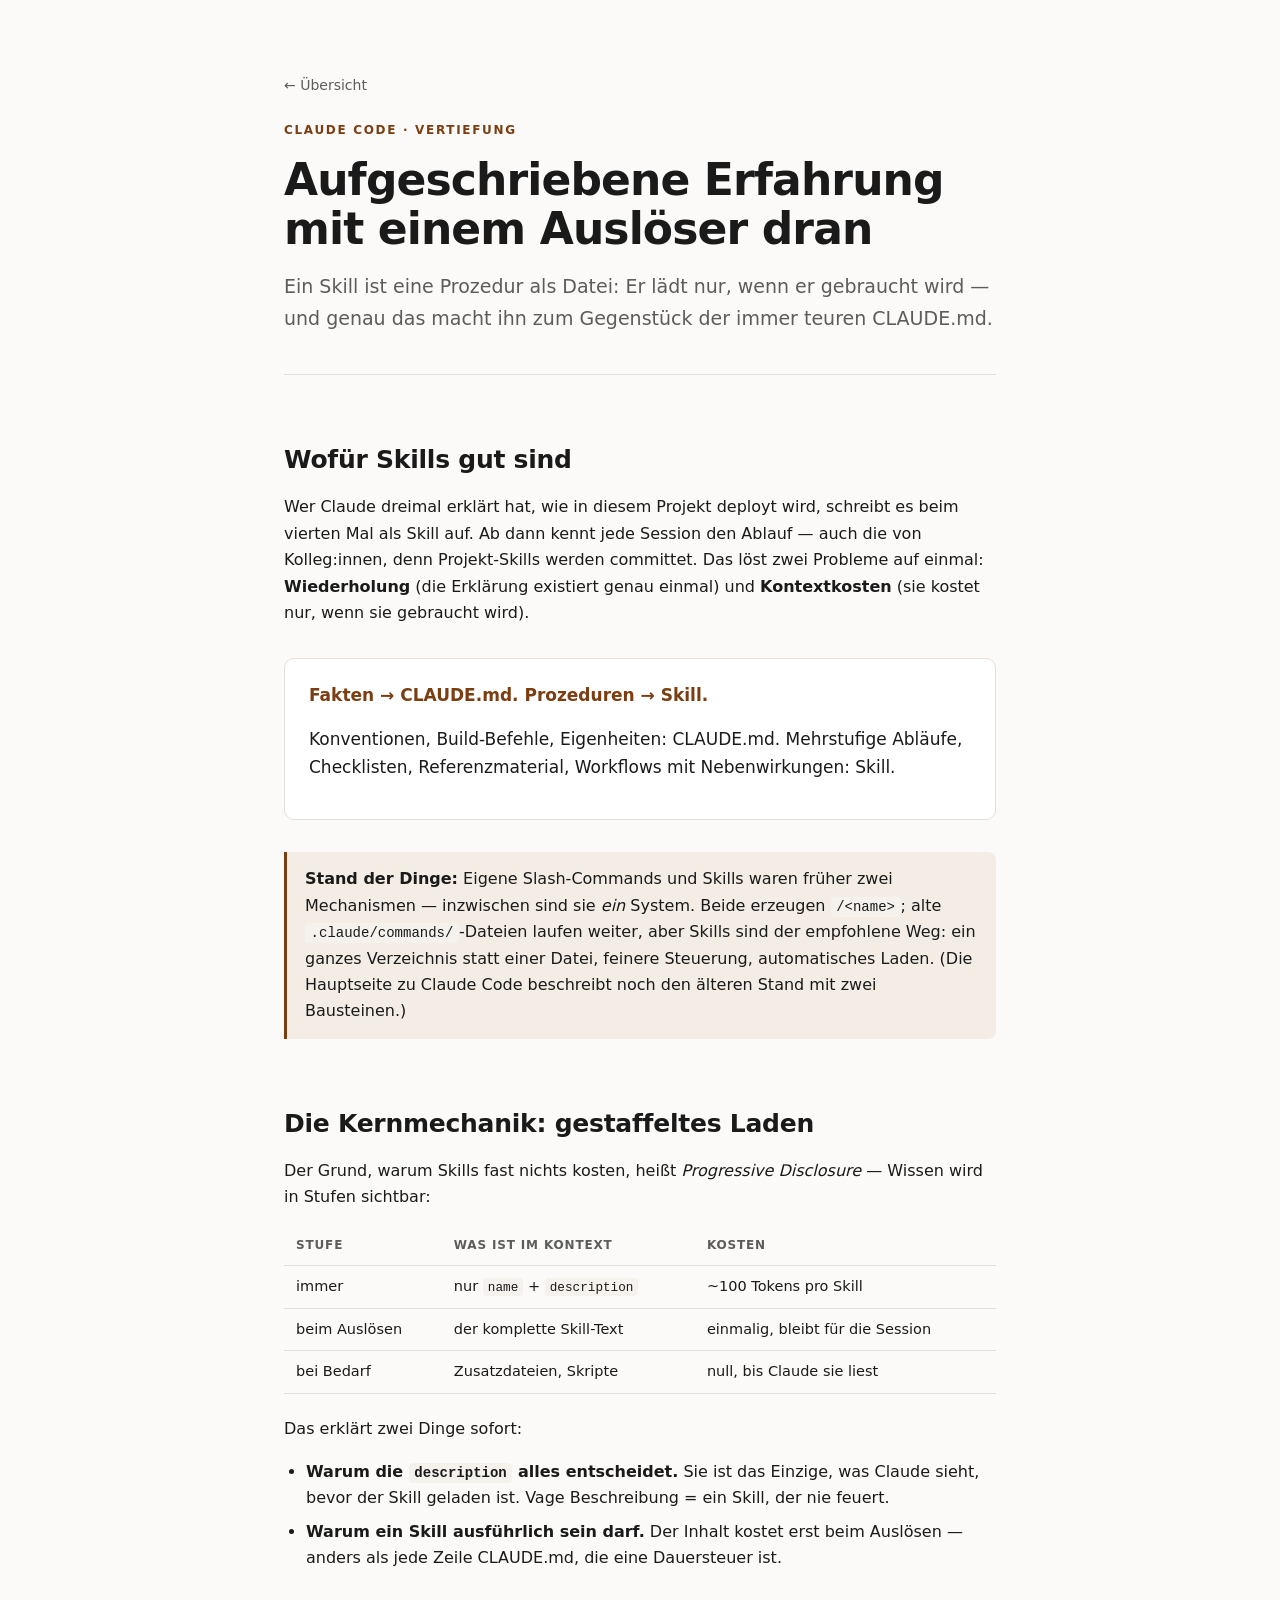
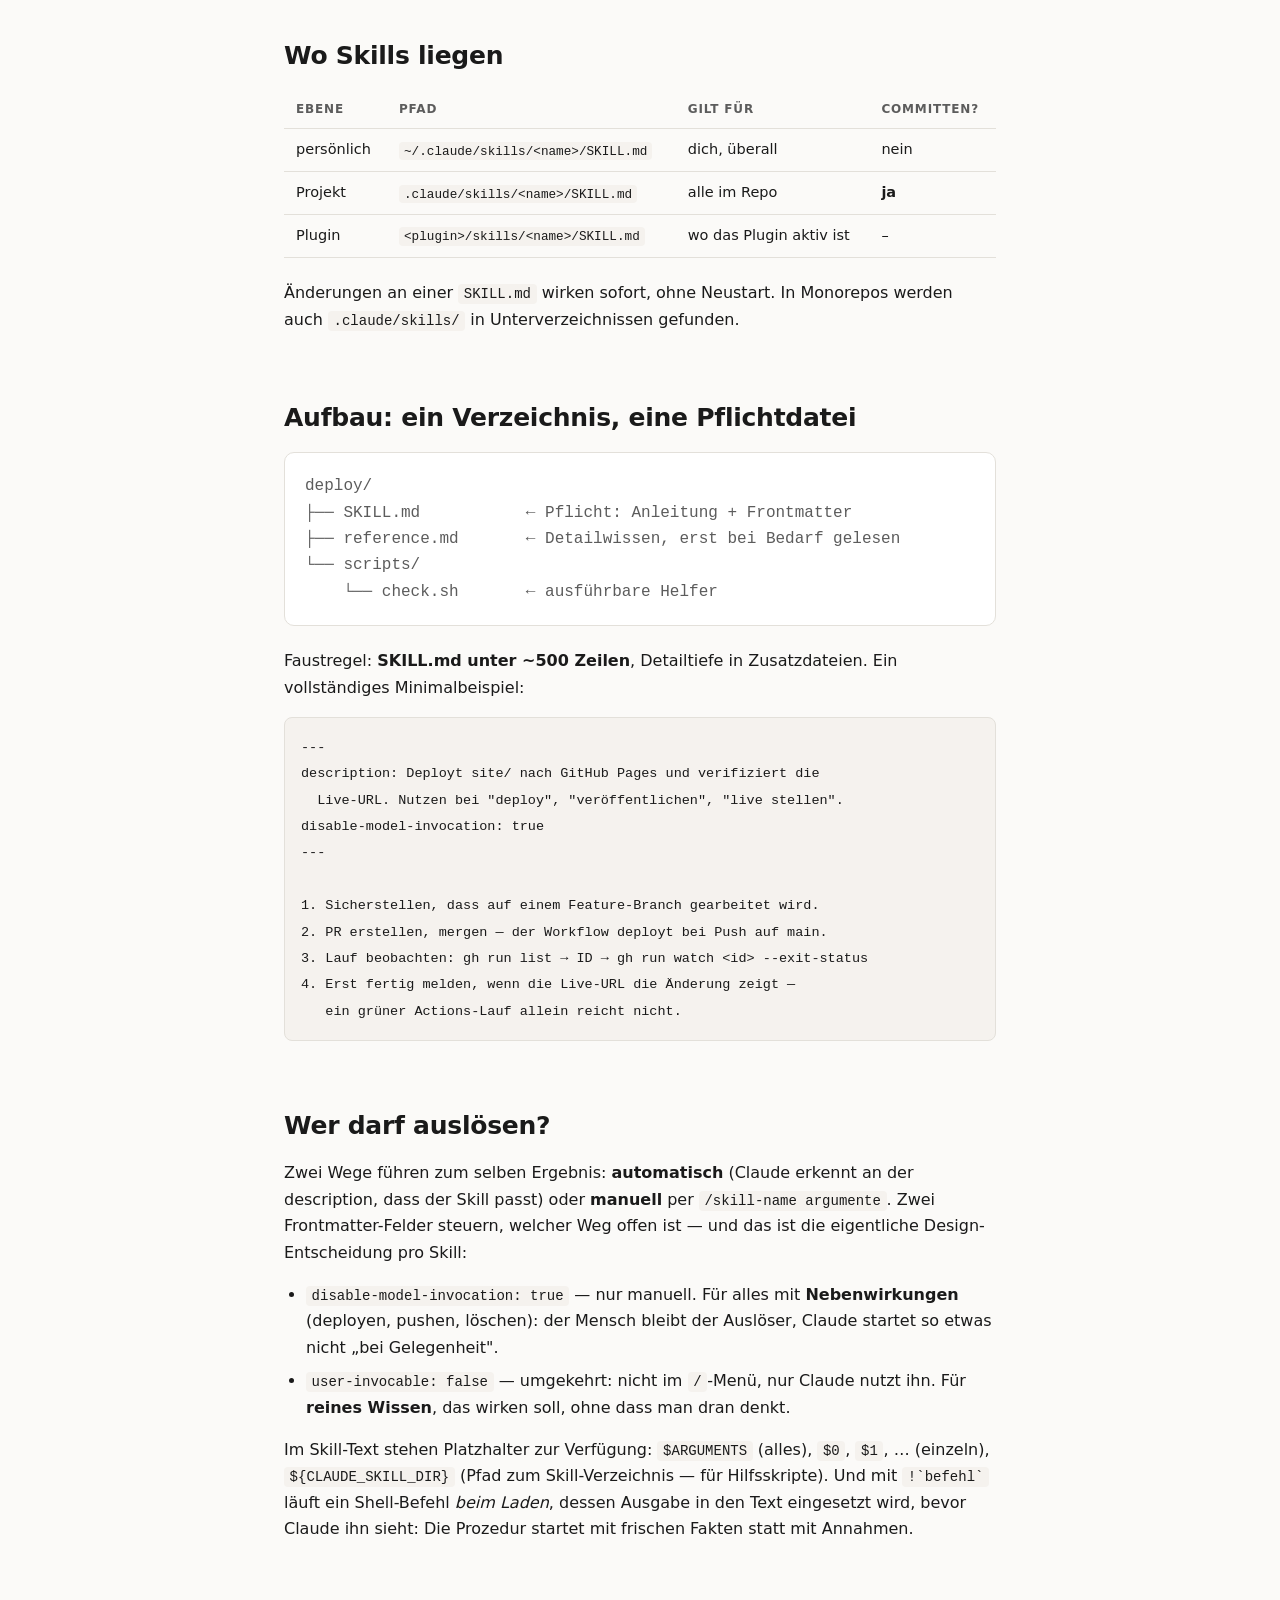
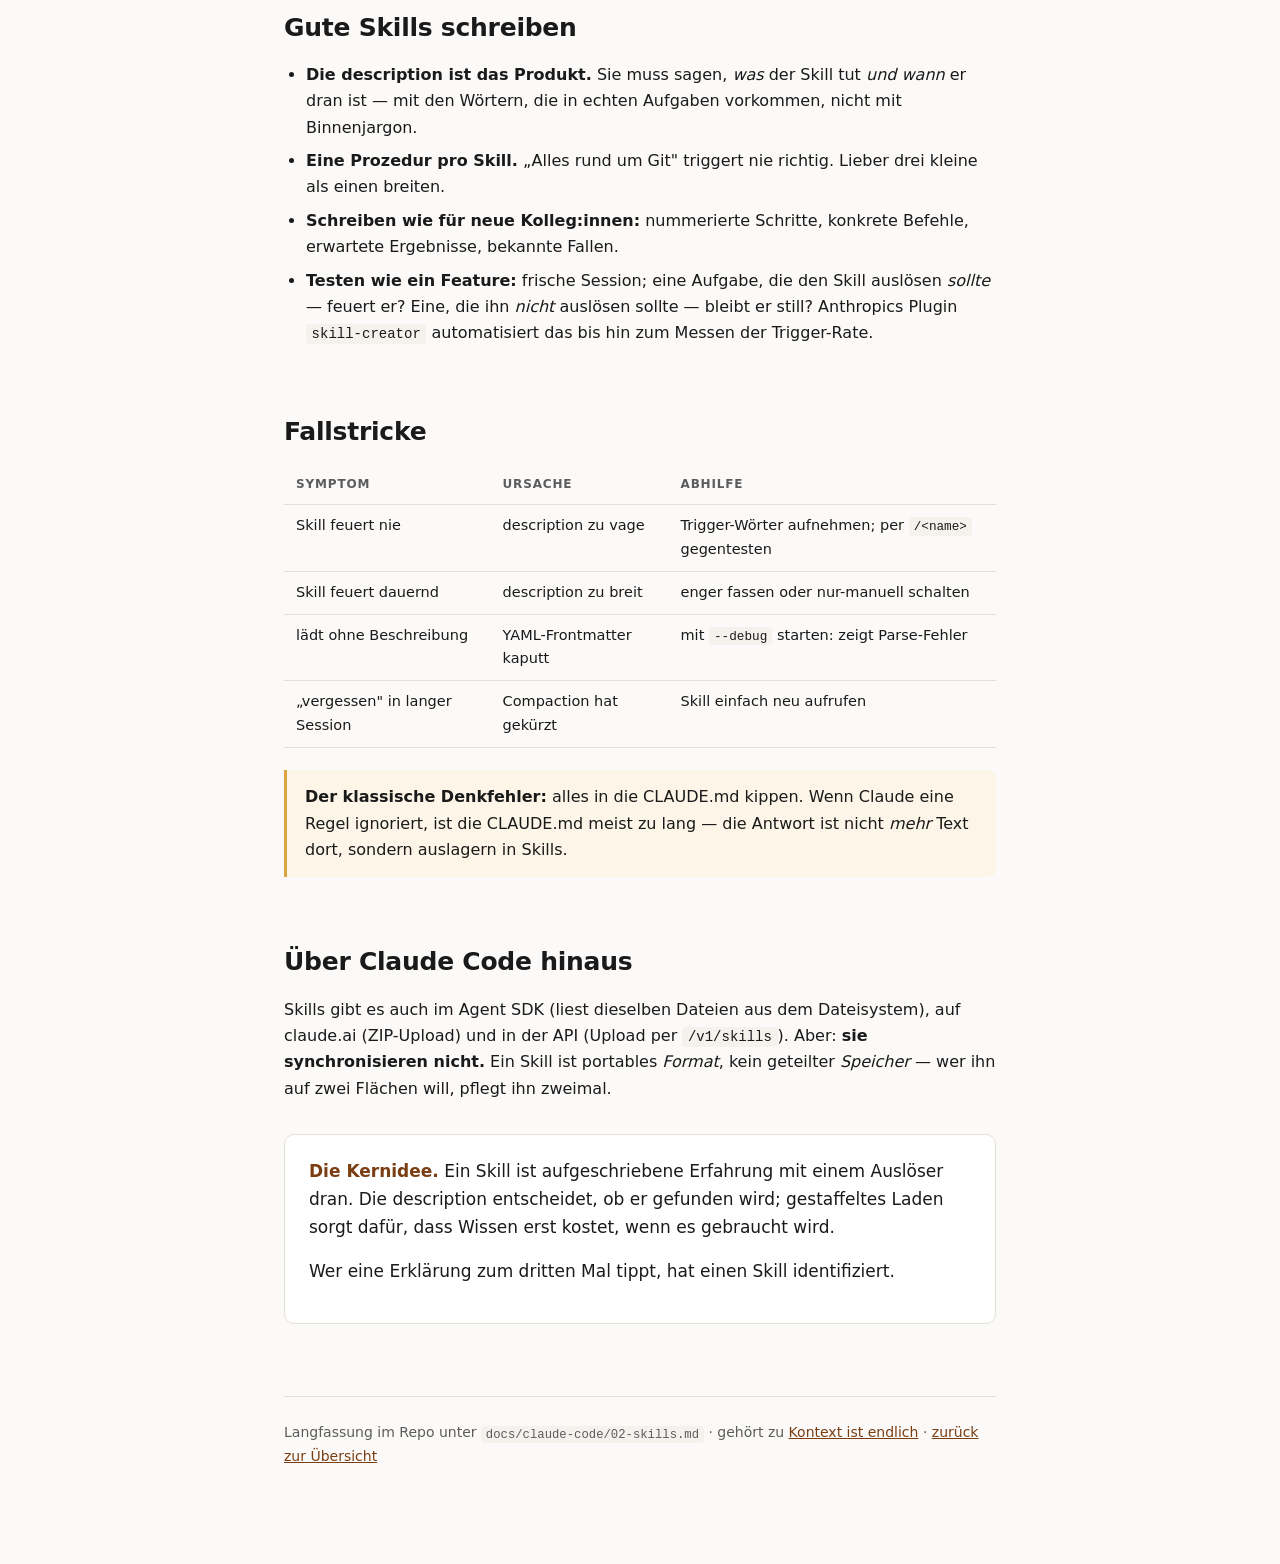
==== site/claude-code-skills.html @ 96dc4af2 "Neues Thema: Skills als Vertiefung zu Claude Code Langform in docs/claude-code/02-skills.md, Seite i" ====
<!doctype html>
<html lang="de">
<head>
<meta charset="utf-8">
<meta name="viewport" content="width=device-width, initial-scale=1">
<title>Skills: Aufgeschriebene Erfahrung mit Auslöser — edu</title>
<meta name="description" content="Was Claude-Code-Skills sind, warum sie fast nichts kosten, und wie man welche schreibt, die wirklich feuern.">
<link rel="stylesheet" href="style.css">
</head>
<body>
<div class="wrap">

<header>
  <a class="back" href="index.html">← Übersicht</a>
  <p class="kicker">Claude Code · Vertiefung</p>
  <h1>Aufgeschriebene Erfahrung<br>mit einem Auslöser dran</h1>
  <p class="lede">
    Ein Skill ist eine Prozedur als Datei: Er lädt nur, wenn er gebraucht wird — und
    genau das macht ihn zum Gegenstück der immer teuren CLAUDE.md.
  </p>
</header>

<h2>Wofür Skills gut sind</h2>

<p>
  Wer Claude dreimal erklärt hat, wie in diesem Projekt deployt wird, schreibt es beim
  vierten Mal als Skill auf. Ab dann kennt jede Session den Ablauf — auch die von
  Kolleg:innen, denn Projekt-Skills werden committet. Das löst zwei Probleme auf einmal:
  <strong>Wiederholung</strong> (die Erklärung existiert genau einmal) und
  <strong>Kontextkosten</strong> (sie kostet nur, wenn sie gebraucht wird).
</p>

<div class="key">
  <p><strong>Fakten → CLAUDE.md. Prozeduren → Skill.</strong></p>
  <p style="margin-top:12px">
    Konventionen, Build-Befehle, Eigenheiten: CLAUDE.md. Mehrstufige Abläufe, Checklisten,
    Referenzmaterial, Workflows mit Nebenwirkungen: Skill.
  </p>
</div>

<div class="note">
  <p><strong>Stand der Dinge:</strong> Eigene Slash-Commands und Skills waren früher zwei
  Mechanismen — inzwischen sind sie <em>ein</em> System. Beide erzeugen
  <code>/&lt;name&gt;</code>; alte <code>.claude/commands/</code>-Dateien laufen weiter,
  aber Skills sind der empfohlene Weg: ein ganzes Verzeichnis statt einer Datei, feinere
  Steuerung, automatisches Laden. (Die Hauptseite zu Claude Code beschreibt noch den
  älteren Stand mit zwei Bausteinen.)</p>
</div>

<h2>Die Kernmechanik: gestaffeltes Laden</h2>

<p>
  Der Grund, warum Skills fast nichts kosten, heißt <em>Progressive Disclosure</em> —
  Wissen wird in Stufen sichtbar:
</p>

<div class="tbl">
<table>
  <tr><th>Stufe</th><th>Was ist im Kontext</th><th>Kosten</th></tr>
  <tr><td>immer</td><td>nur <code>name</code> + <code>description</code></td><td>~100 Tokens pro Skill</td></tr>
  <tr><td>beim Auslösen</td><td>der komplette Skill-Text</td><td>einmalig, bleibt für die Session</td></tr>
  <tr><td>bei Bedarf</td><td>Zusatzdateien, Skripte</td><td>null, bis Claude sie liest</td></tr>
</table>
</div>

<p>Das erklärt zwei Dinge sofort:</p>

<ul>
  <li><strong>Warum die <code>description</code> alles entscheidet.</strong> Sie ist das
  Einzige, was Claude sieht, bevor der Skill geladen ist. Vage Beschreibung = ein Skill,
  der nie feuert.</li>
  <li><strong>Warum ein Skill ausführlich sein darf.</strong> Der Inhalt kostet erst beim
  Auslösen — anders als jede Zeile CLAUDE.md, die eine Dauersteuer ist.</li>
</ul>

<h2>Wo Skills liegen</h2>

<div class="tbl">
<table>
  <tr><th>Ebene</th><th>Pfad</th><th>Gilt für</th><th>Committen?</th></tr>
  <tr><td>persönlich</td><td><code>~/.claude/skills/&lt;name&gt;/SKILL.md</code></td><td>dich, überall</td><td>nein</td></tr>
  <tr><td>Projekt</td><td><code>.claude/skills/&lt;name&gt;/SKILL.md</code></td><td>alle im Repo</td><td><strong>ja</strong></td></tr>
  <tr><td>Plugin</td><td><code>&lt;plugin&gt;/skills/&lt;name&gt;/SKILL.md</code></td><td>wo das Plugin aktiv ist</td><td>–</td></tr>
</table>
</div>

<p>
  Änderungen an einer <code>SKILL.md</code> wirken sofort, ohne Neustart. In Monorepos
  werden auch <code>.claude/skills/</code> in Unterverzeichnissen gefunden.
</p>

<h2>Aufbau: ein Verzeichnis, eine Pflichtdatei</h2>

<div class="flow">
<pre>deploy/
├── SKILL.md           ← Pflicht: Anleitung + Frontmatter
├── reference.md       ← Detailwissen, erst bei Bedarf gelesen
└── scripts/
    └── check.sh       ← ausführbare Helfer</pre>
</div>

<p>
  Faustregel: <strong>SKILL.md unter ~500 Zeilen</strong>, Detailtiefe in Zusatzdateien.
  Ein vollständiges Minimalbeispiel:
</p>

<pre><code>---
description: Deployt site/ nach GitHub Pages und verifiziert die
  Live-URL. Nutzen bei "deploy", "veröffentlichen", "live stellen".
disable-model-invocation: true
---

1. Sicherstellen, dass auf einem Feature-Branch gearbeitet wird.
2. PR erstellen, mergen — der Workflow deployt bei Push auf main.
3. Lauf beobachten: gh run list → ID → gh run watch &lt;id&gt; --exit-status
4. Erst fertig melden, wenn die Live-URL die Änderung zeigt —
   ein grüner Actions-Lauf allein reicht nicht.</code></pre>

<h2>Wer darf auslösen?</h2>

<p>
  Zwei Wege führen zum selben Ergebnis: <strong>automatisch</strong> (Claude erkennt an
  der description, dass der Skill passt) oder <strong>manuell</strong> per
  <code>/skill-name argumente</code>. Zwei Frontmatter-Felder steuern, welcher Weg offen
  ist — und das ist die eigentliche Design-Entscheidung pro Skill:
</p>

<ul>
  <li><code>disable-model-invocation: true</code> — nur manuell. Für alles mit
  <strong>Nebenwirkungen</strong> (deployen, pushen, löschen): der Mensch bleibt der
  Auslöser, Claude startet so etwas nicht „bei Gelegenheit".</li>
  <li><code>user-invocable: false</code> — umgekehrt: nicht im <code>/</code>-Menü, nur
  Claude nutzt ihn. Für <strong>reines Wissen</strong>, das wirken soll, ohne dass man
  dran denkt.</li>
</ul>

<p>
  Im Skill-Text stehen Platzhalter zur Verfügung: <code>$ARGUMENTS</code> (alles),
  <code>$0</code>, <code>$1</code>, … (einzeln), <code>${CLAUDE_SKILL_DIR}</code> (Pfad
  zum Skill-Verzeichnis — für Hilfsskripte). Und mit
  <code>!`befehl`</code> läuft ein Shell-Befehl <em>beim Laden</em>, dessen Ausgabe in
  den Text eingesetzt wird, bevor Claude ihn sieht: Die Prozedur startet mit frischen
  Fakten statt mit Annahmen.
</p>

<h2>Gute Skills schreiben</h2>

<ul>
  <li><strong>Die description ist das Produkt.</strong> Sie muss sagen, <em>was</em> der
  Skill tut <em>und wann</em> er dran ist — mit den Wörtern, die in echten Aufgaben
  vorkommen, nicht mit Binnenjargon.</li>
  <li><strong>Eine Prozedur pro Skill.</strong> „Alles rund um Git" triggert nie richtig.
  Lieber drei kleine als einen breiten.</li>
  <li><strong>Schreiben wie für neue Kolleg:innen:</strong> nummerierte Schritte, konkrete
  Befehle, erwartete Ergebnisse, bekannte Fallen.</li>
  <li><strong>Testen wie ein Feature:</strong> frische Session; eine Aufgabe, die den
  Skill auslösen <em>sollte</em> — feuert er? Eine, die ihn <em>nicht</em> auslösen
  sollte — bleibt er still? Anthropics Plugin <code>skill-creator</code> automatisiert
  das bis hin zum Messen der Trigger-Rate.</li>
</ul>

<h2>Fallstricke</h2>

<div class="tbl">
<table>
  <tr><th>Symptom</th><th>Ursache</th><th>Abhilfe</th></tr>
  <tr><td>Skill feuert nie</td><td>description zu vage</td><td>Trigger-Wörter aufnehmen; per <code>/&lt;name&gt;</code> gegentesten</td></tr>
  <tr><td>Skill feuert dauernd</td><td>description zu breit</td><td>enger fassen oder nur-manuell schalten</td></tr>
  <tr><td>lädt ohne Beschreibung</td><td>YAML-Frontmatter kaputt</td><td>mit <code>--debug</code> starten: zeigt Parse-Fehler</td></tr>
  <tr><td>„vergessen" in langer Session</td><td>Compaction hat gekürzt</td><td>Skill einfach neu aufrufen</td></tr>
</table>
</div>

<div class="warn">
  <p><strong>Der klassische Denkfehler:</strong> alles in die CLAUDE.md kippen. Wenn Claude
  eine Regel ignoriert, ist die CLAUDE.md meist zu lang — die Antwort ist nicht
  <em>mehr</em> Text dort, sondern auslagern in Skills.</p>
</div>

<h2>Über Claude Code hinaus</h2>

<p>
  Skills gibt es auch im Agent SDK (liest dieselben Dateien aus dem Dateisystem), auf
  claude.ai (ZIP-Upload) und in der API (Upload per <code>/v1/skills</code>). Aber:
  <strong>sie synchronisieren nicht.</strong> Ein Skill ist portables <em>Format</em>,
  kein geteilter <em>Speicher</em> — wer ihn auf zwei Flächen will, pflegt ihn zweimal.
</p>

<div class="key">
  <p><strong>Die Kernidee.</strong> Ein Skill ist aufgeschriebene Erfahrung mit einem
  Auslöser dran. Die description entscheidet, ob er gefunden wird; gestaffeltes Laden
  sorgt dafür, dass Wissen erst kostet, wenn es gebraucht wird.</p>
  <p style="margin-top:12px">Wer eine Erklärung zum dritten Mal tippt, hat einen Skill
  identifiziert.</p>
</div>

<footer>
  Langfassung im Repo unter <code>docs/claude-code/02-skills.md</code> ·
  gehört zu <a href="claude-code.html">Kontext ist endlich</a> ·
  <a href="index.html">zurück zur Übersicht</a>
</footer>

</div>
</body>
</html>
---- site/style.css ----
:root {
  --bg: #fbfaf8;
  --surface: #ffffff;
  --text: #1a1a1a;
  --muted: #5c5c5c;
  --line: #e3e0da;
  --accent: #7a3e12;
  --accent-soft: #f3ede5;
  --code-bg: #f5f2ee;
  --warn-bg: #fdf6e8;
  --warn-line: #d9a441;
}
@media (prefers-color-scheme: dark) {
  :root {
    --bg: #16151a;
    --surface: #1e1d23;
    --text: #e8e6e3;
    --muted: #a09d98;
    --line: #33313a;
    --accent: #e0a370;
    --accent-soft: #2a2129;
    --code-bg: #242229;
    --warn-bg: #2a2318;
    --warn-line: #8a6a2a;
  }
}
* { box-sizing: border-box; }
body {
  margin: 0;
  background: var(--bg);
  color: var(--text);
  font: 16px/1.65 ui-sans-serif, system-ui, -apple-system, "Segoe UI", sans-serif;
  -webkit-font-smoothing: antialiased;
}
.wrap { max-width: 760px; margin: 0 auto; padding: 0 24px 96px; }
header { padding: 72px 0 40px; border-bottom: 1px solid var(--line); margin-bottom: 40px; }
.kicker {
  font-size: 12px; letter-spacing: .14em; text-transform: uppercase;
  color: var(--accent); font-weight: 600; margin: 0 0 14px;
}
h1 { font-size: clamp(30px, 5.5vw, 44px); line-height: 1.12; margin: 0 0 18px; letter-spacing: -.02em; }
.lede { font-size: 19px; color: var(--muted); margin: 0; }
h2 { font-size: 25px; margin: 56px 0 14px; letter-spacing: -.01em; padding-top: 8px; }
h3 { font-size: 17px; margin: 30px 0 8px; }
p { margin: 0 0 16px; }
a { color: var(--accent); }
code {
  font-family: ui-monospace, "Cascadia Code", Consolas, monospace;
  font-size: .875em; background: var(--code-bg);
  padding: .14em .4em; border-radius: 4px;
}
pre {
  background: var(--code-bg); border: 1px solid var(--line);
  border-radius: 8px; padding: 16px; overflow-x: auto; margin: 0 0 18px;
}
pre code { background: none; padding: 0; font-size: 13.5px; line-height: 1.6; }
.flow {
  background: var(--surface); border: 1px solid var(--line); border-radius: 10px;
  padding: 20px; margin: 0 0 22px; overflow-x: auto;
}
.flow pre { border: 0; background: none; padding: 0; margin: 0; color: var(--muted); }
.note {
  background: var(--accent-soft); border-left: 3px solid var(--accent);
  padding: 14px 18px; border-radius: 0 8px 8px 0; margin: 0 0 22px;
}
.note p:last-child { margin-bottom: 0; }
.warn {
  background: var(--warn-bg); border-left: 3px solid var(--warn-line);
  padding: 14px 18px; border-radius: 0 8px 8px 0; margin: 0 0 22px;
}
.warn p:last-child { margin-bottom: 0; }
.tbl { overflow-x: auto; margin: 0 0 22px; }
table { border-collapse: collapse; width: 100%; font-size: 14.5px; }
th, td { text-align: left; padding: 9px 12px; border-bottom: 1px solid var(--line); vertical-align: top; }
th { font-size: 12px; text-transform: uppercase; letter-spacing: .07em; color: var(--muted); font-weight: 600; }
td code { white-space: nowrap; }
ul, ol { margin: 0 0 16px; padding-left: 22px; }
li { margin-bottom: 7px; }
.key {
  font-size: 17px; border: 1px solid var(--line); background: var(--surface);
  border-radius: 10px; padding: 22px 24px; margin: 32px 0;
}
.key strong { color: var(--accent); }
footer {
  margin-top: 72px; padding-top: 24px; border-top: 1px solid var(--line);
  color: var(--muted); font-size: 14px;
}

/* --- Übersichtsseite --- */
.cards { display: grid; gap: 16px; margin: 0 0 32px; }
.card {
  display: block; text-decoration: none; color: inherit;
  background: var(--surface); border: 1px solid var(--line);
  border-radius: 10px; padding: 22px 24px;
  transition: border-color .15s ease, transform .15s ease;
}
.card:hover { border-color: var(--accent); transform: translateY(-2px); }
.card h2 { margin: 0 0 8px; font-size: 20px; padding: 0; color: var(--accent); }
.card p { margin: 0; color: var(--muted); font-size: 15px; }
.card .meta {
  margin-top: 12px; font-size: 12.5px; color: var(--muted);
  text-transform: uppercase; letter-spacing: .06em;
}
.soon { opacity: .55; }
.soon:hover { border-color: var(--line); transform: none; }

/* --- Zurück-Link auf Themenseiten --- */
.back {
  display: inline-block; margin-bottom: 24px; font-size: 14px;
  text-decoration: none; color: var(--muted);
}
.back:hover { color: var(--accent); }

@media (prefers-reduced-motion: reduce) {
  .card { transition: none; }
  .card:hover { transform: none; }
}
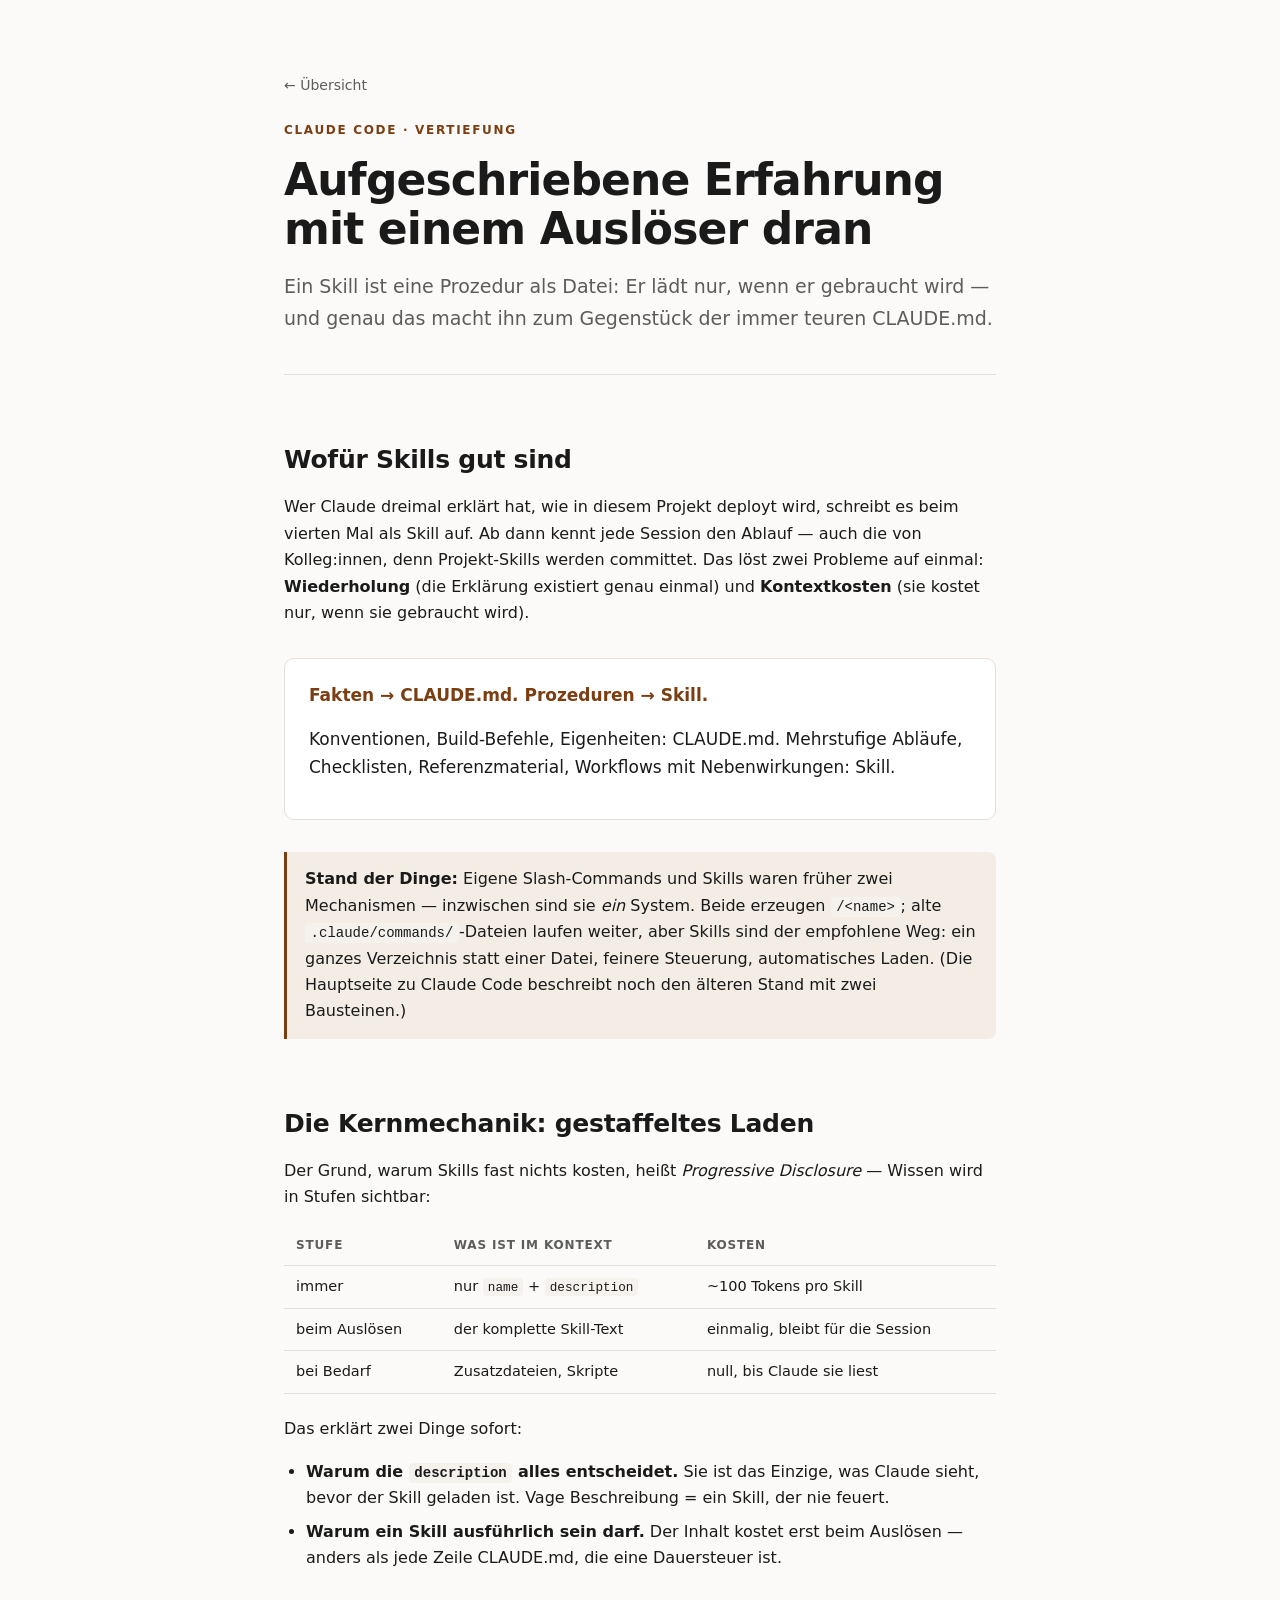
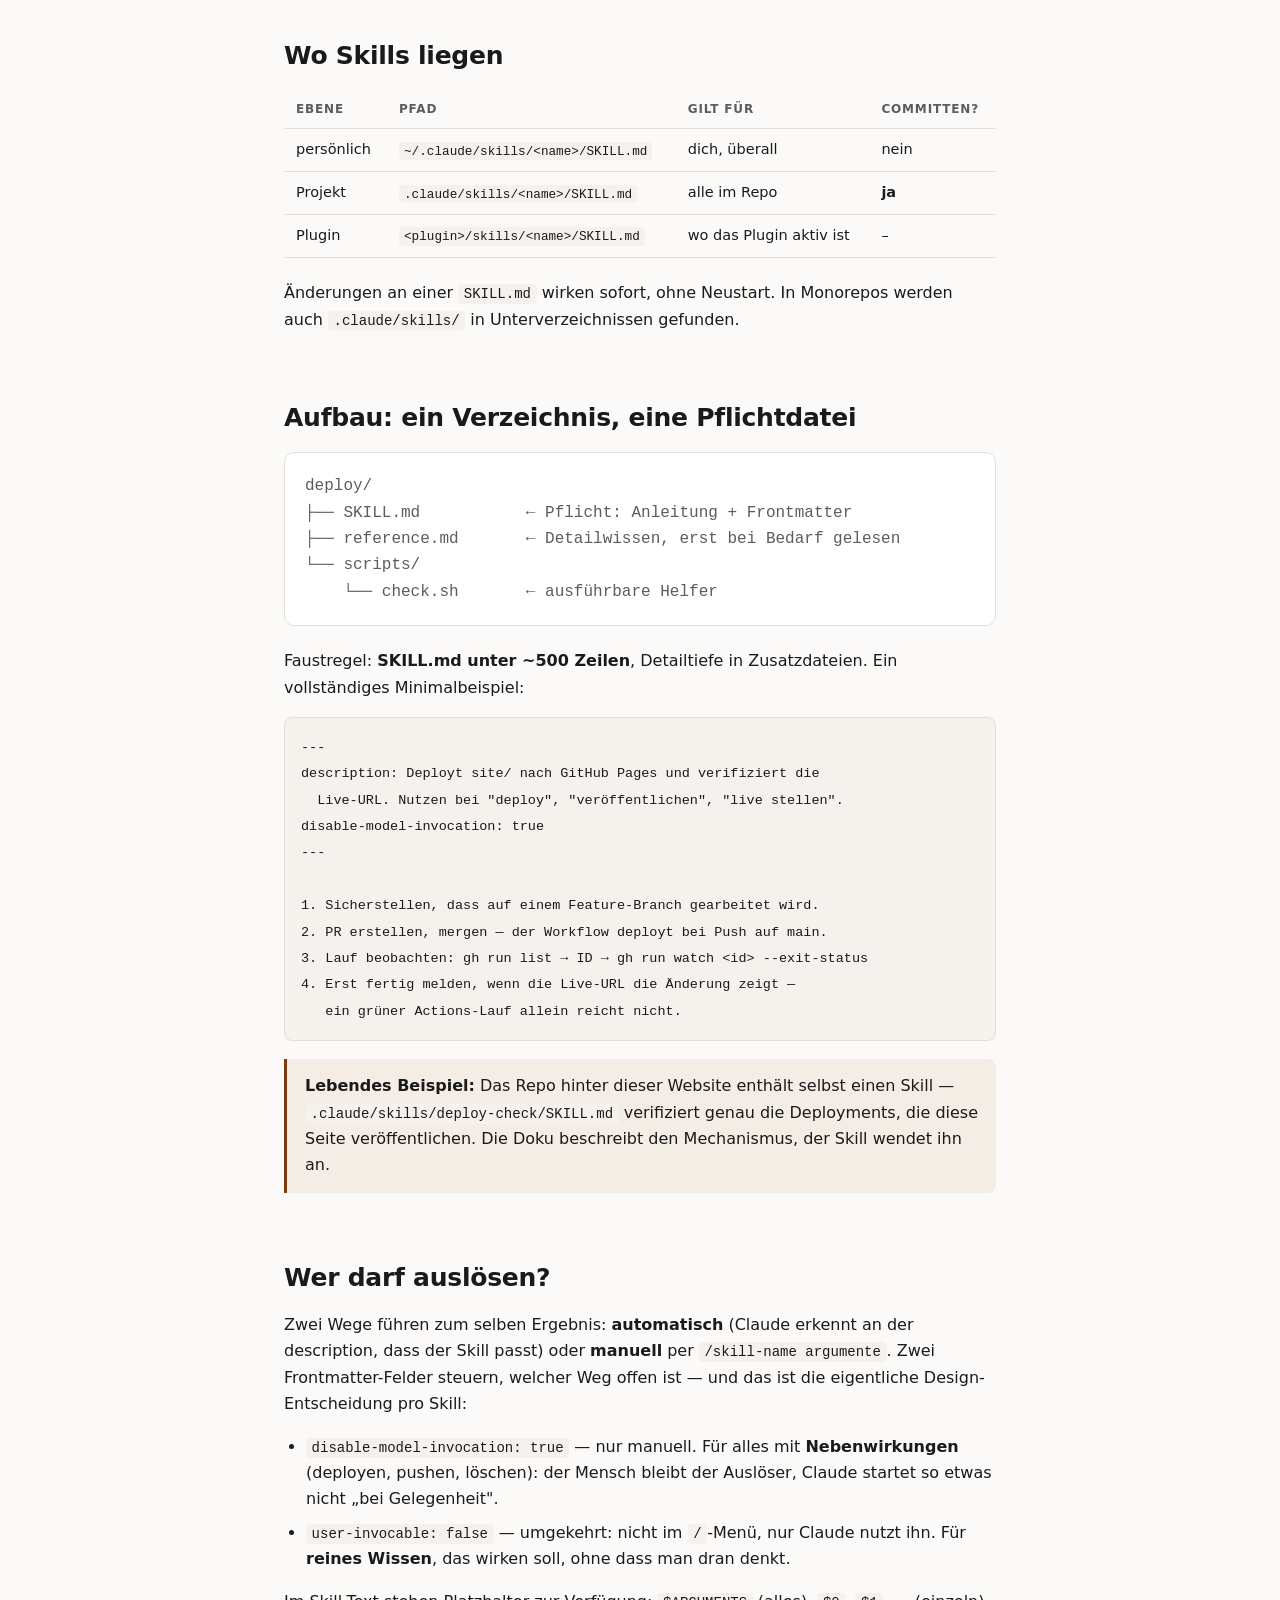
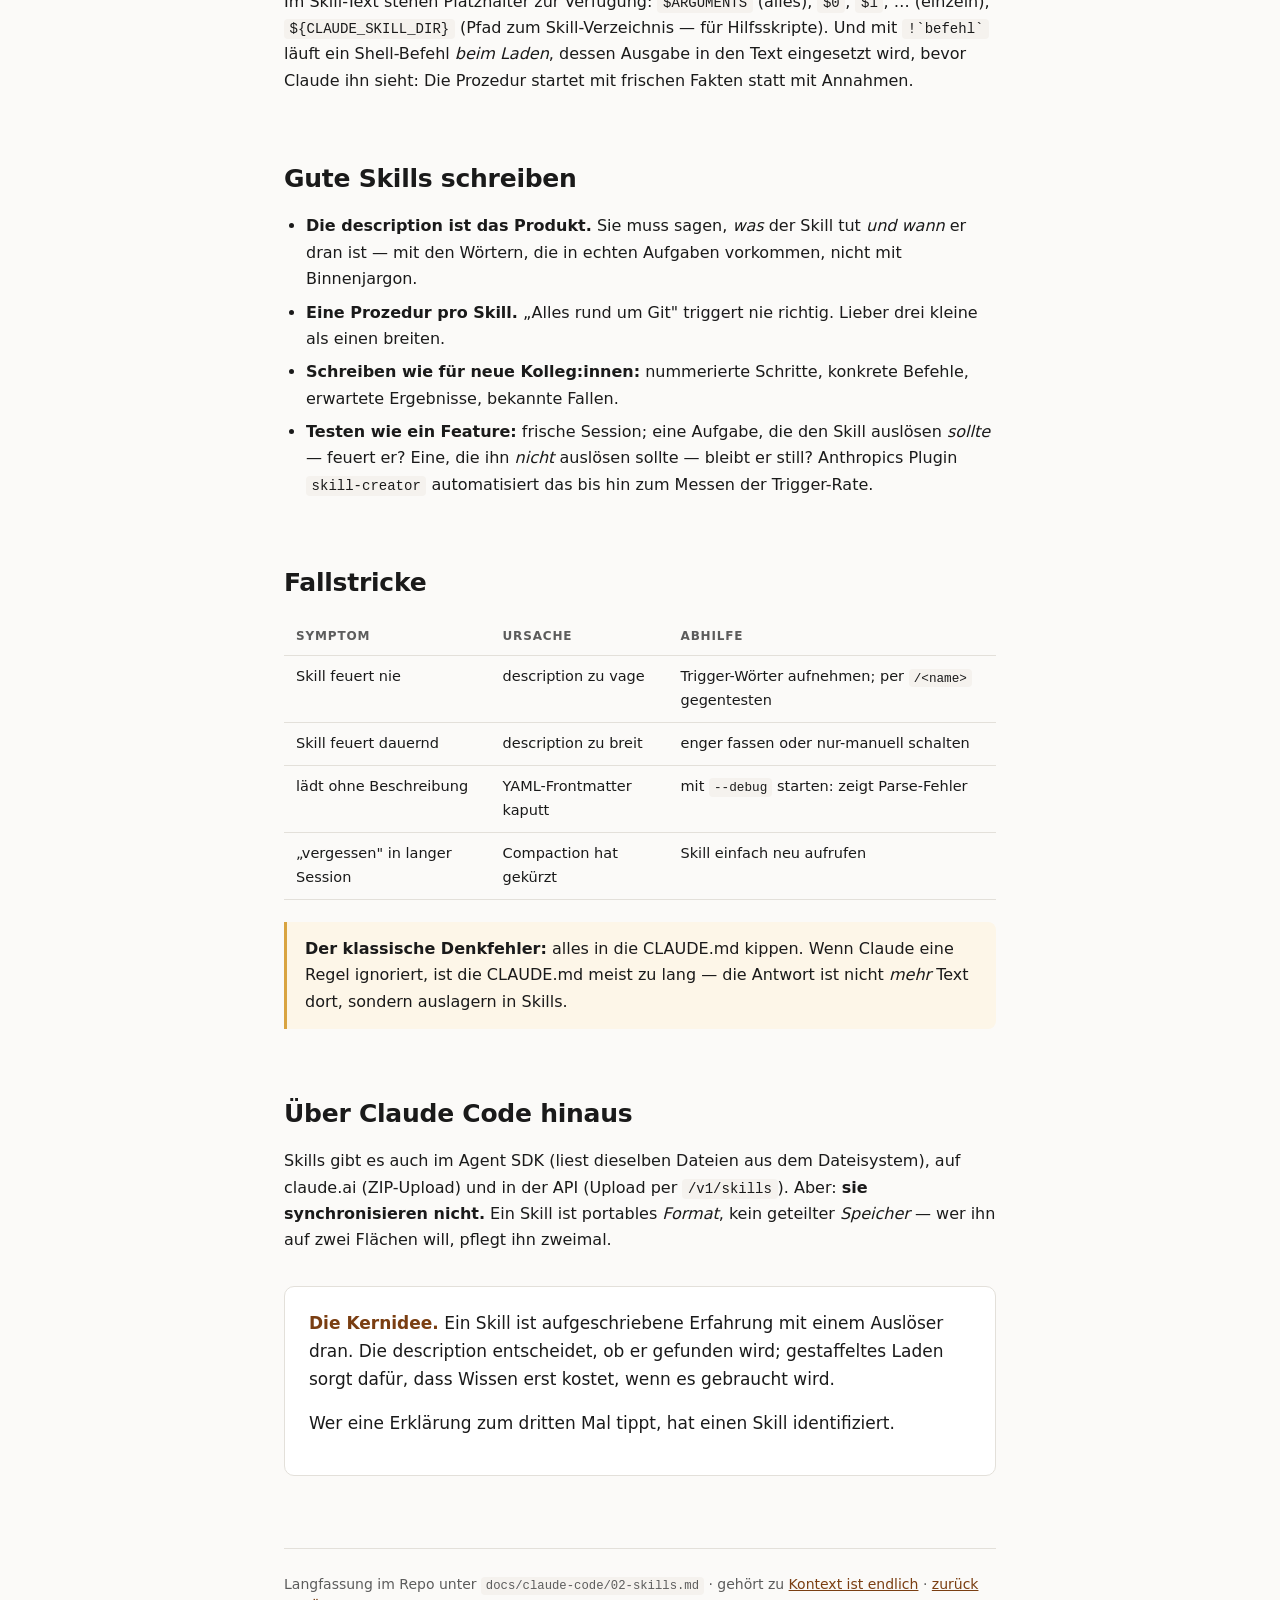
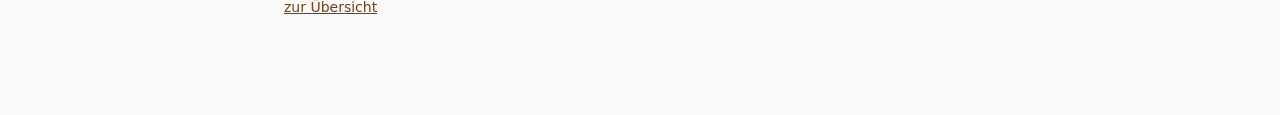
==== commit 7b22d7a0: "Ersten Projekt-Skill anlegen: /deploy-check Verifiziert Deployments nach den dokumentierten Regeln (" ====
--- a/site/claude-code-skills.html
+++ b/site/claude-code-skills.html
@@ -115,6 +115,13 @@
 3. Lauf beobachten: gh run list → ID → gh run watch &lt;id&gt; --exit-status
 4. Erst fertig melden, wenn die Live-URL die Änderung zeigt —
    ein grüner Actions-Lauf allein reicht nicht.</code></pre>
+
+<div class="note">
+  <p><strong>Lebendes Beispiel:</strong> Das Repo hinter dieser Website enthält selbst
+  einen Skill — <code>.claude/skills/deploy-check/SKILL.md</code> verifiziert genau die
+  Deployments, die diese Seite veröffentlichen. Die Doku beschreibt den Mechanismus, der
+  Skill wendet ihn an.</p>
+</div>
 
 <h2>Wer darf auslösen?</h2>
 
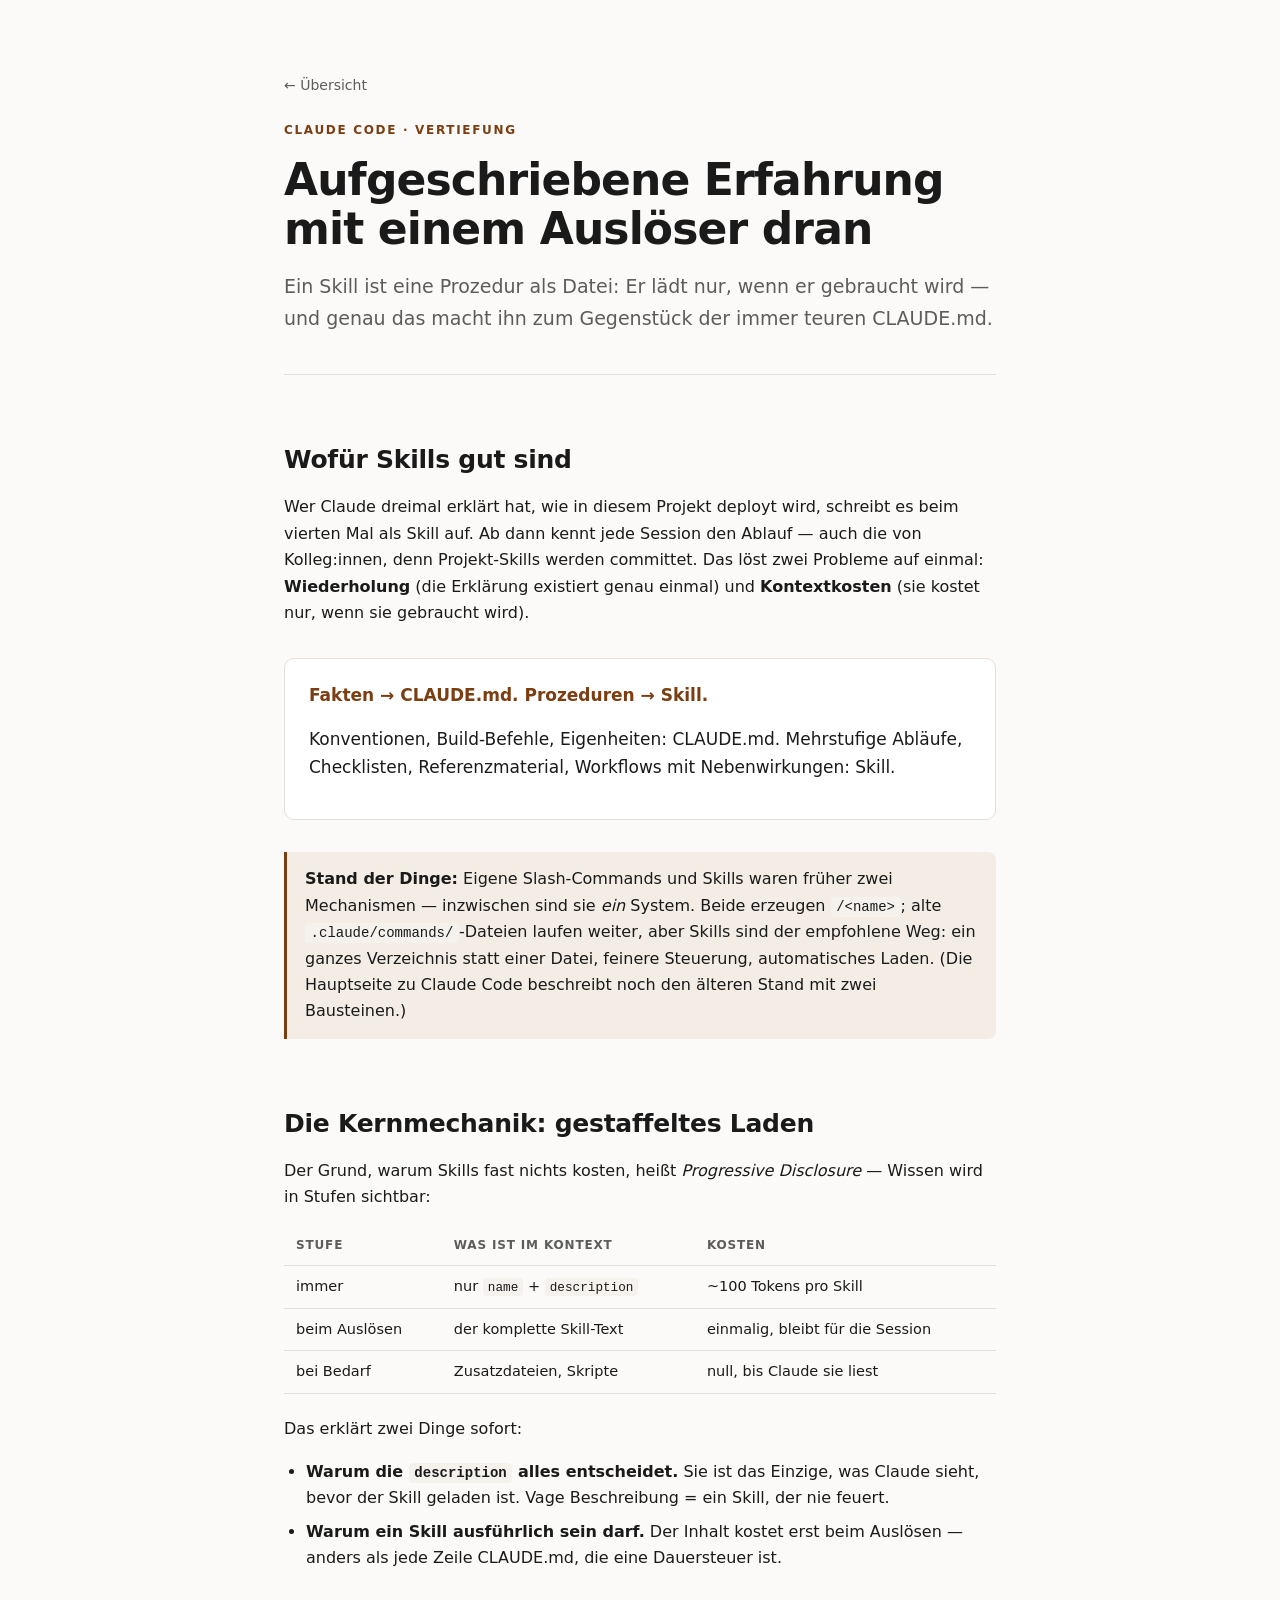
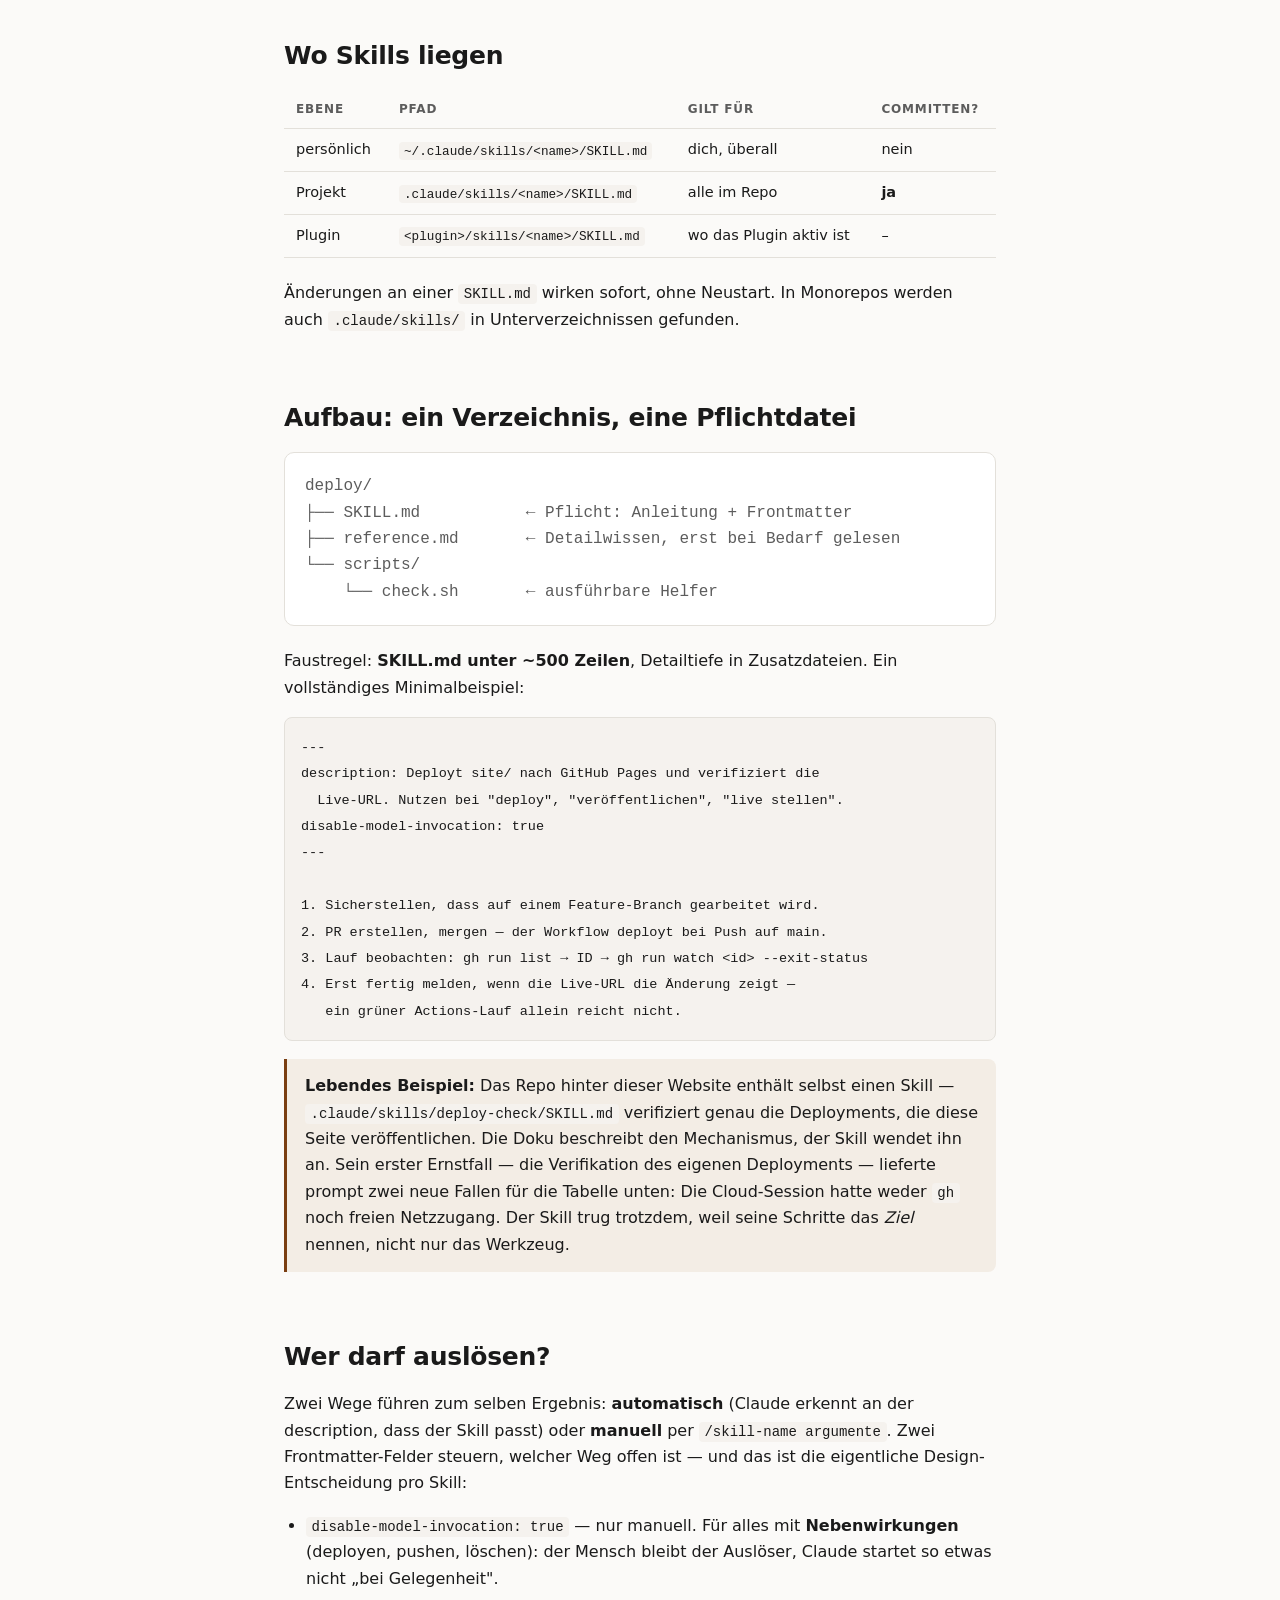
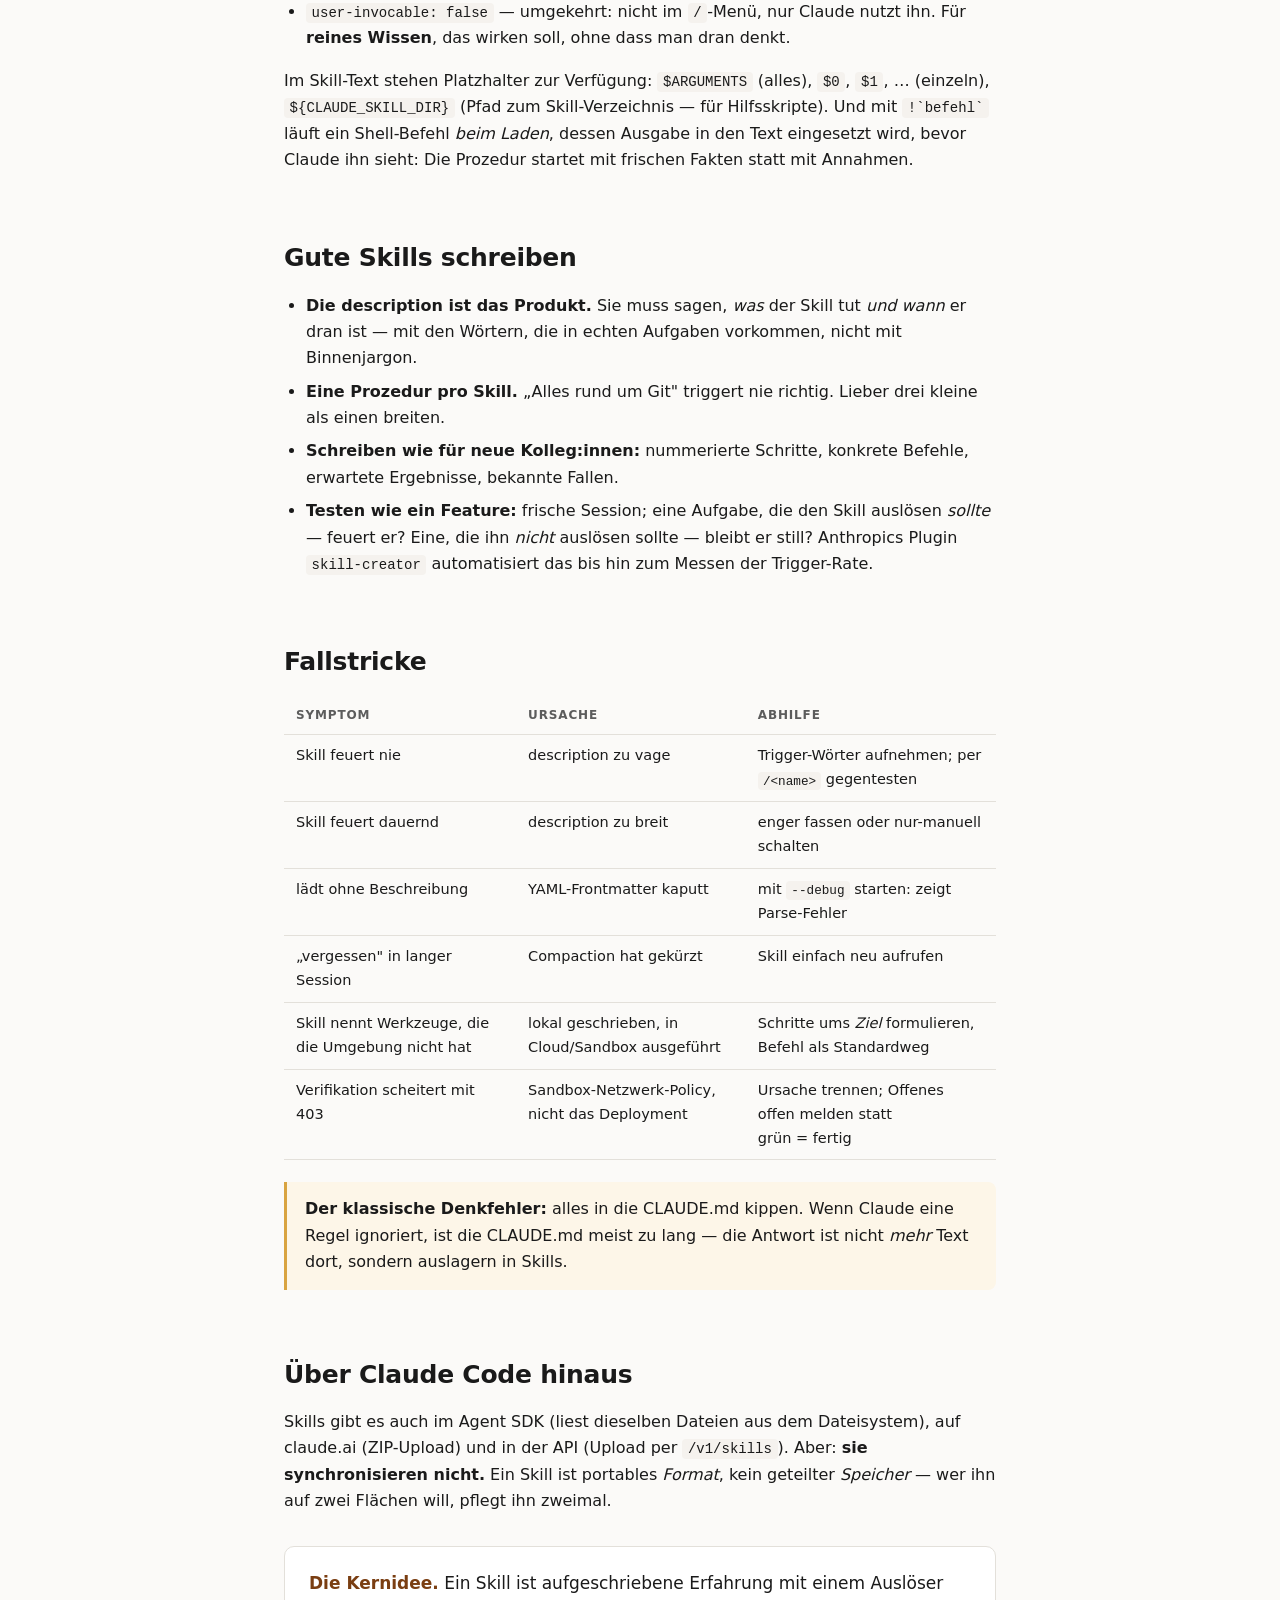
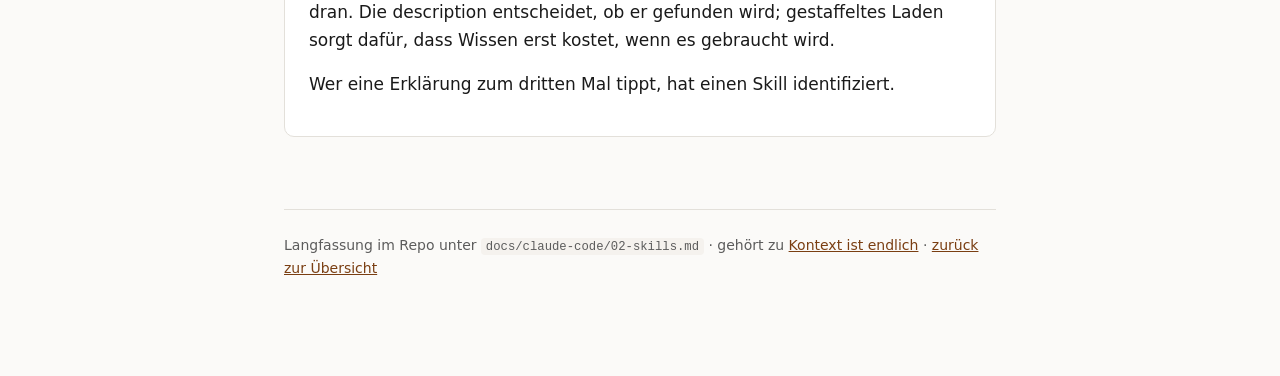
==== commit 18b3e79f: "Zwei neue Fallen aus dem ersten Ernstfall von /deploy-check Beim Verifizieren des eigenen Deployment" ====
--- a/site/claude-code-skills.html
+++ b/site/claude-code-skills.html
@@ -120,7 +120,10 @@
   <p><strong>Lebendes Beispiel:</strong> Das Repo hinter dieser Website enthält selbst
   einen Skill — <code>.claude/skills/deploy-check/SKILL.md</code> verifiziert genau die
   Deployments, die diese Seite veröffentlichen. Die Doku beschreibt den Mechanismus, der
-  Skill wendet ihn an.</p>
+  Skill wendet ihn an. Sein erster Ernstfall — die Verifikation des eigenen Deployments —
+  lieferte prompt zwei neue Fallen für die Tabelle unten: Die Cloud-Session hatte weder
+  <code>gh</code> noch freien Netzzugang. Der Skill trug trotzdem, weil seine Schritte
+  das <em>Ziel</em> nennen, nicht nur das Werkzeug.</p>
 </div>
 
 <h2>Wer darf auslösen?</h2>
@@ -175,6 +178,8 @@
   <tr><td>Skill feuert dauernd</td><td>description zu breit</td><td>enger fassen oder nur-manuell schalten</td></tr>
   <tr><td>lädt ohne Beschreibung</td><td>YAML-Frontmatter kaputt</td><td>mit <code>--debug</code> starten: zeigt Parse-Fehler</td></tr>
   <tr><td>„vergessen" in langer Session</td><td>Compaction hat gekürzt</td><td>Skill einfach neu aufrufen</td></tr>
+  <tr><td>Skill nennt Werkzeuge, die die Umgebung nicht hat</td><td>lokal geschrieben, in Cloud/Sandbox ausgeführt</td><td>Schritte ums <em>Ziel</em> formulieren, Befehl als Standardweg</td></tr>
+  <tr><td>Verifikation scheitert mit 403</td><td>Sandbox-Netzwerk-Policy, nicht das Deployment</td><td>Ursache trennen; Offenes offen melden statt grün&nbsp;=&nbsp;fertig</td></tr>
 </table>
 </div>
 
